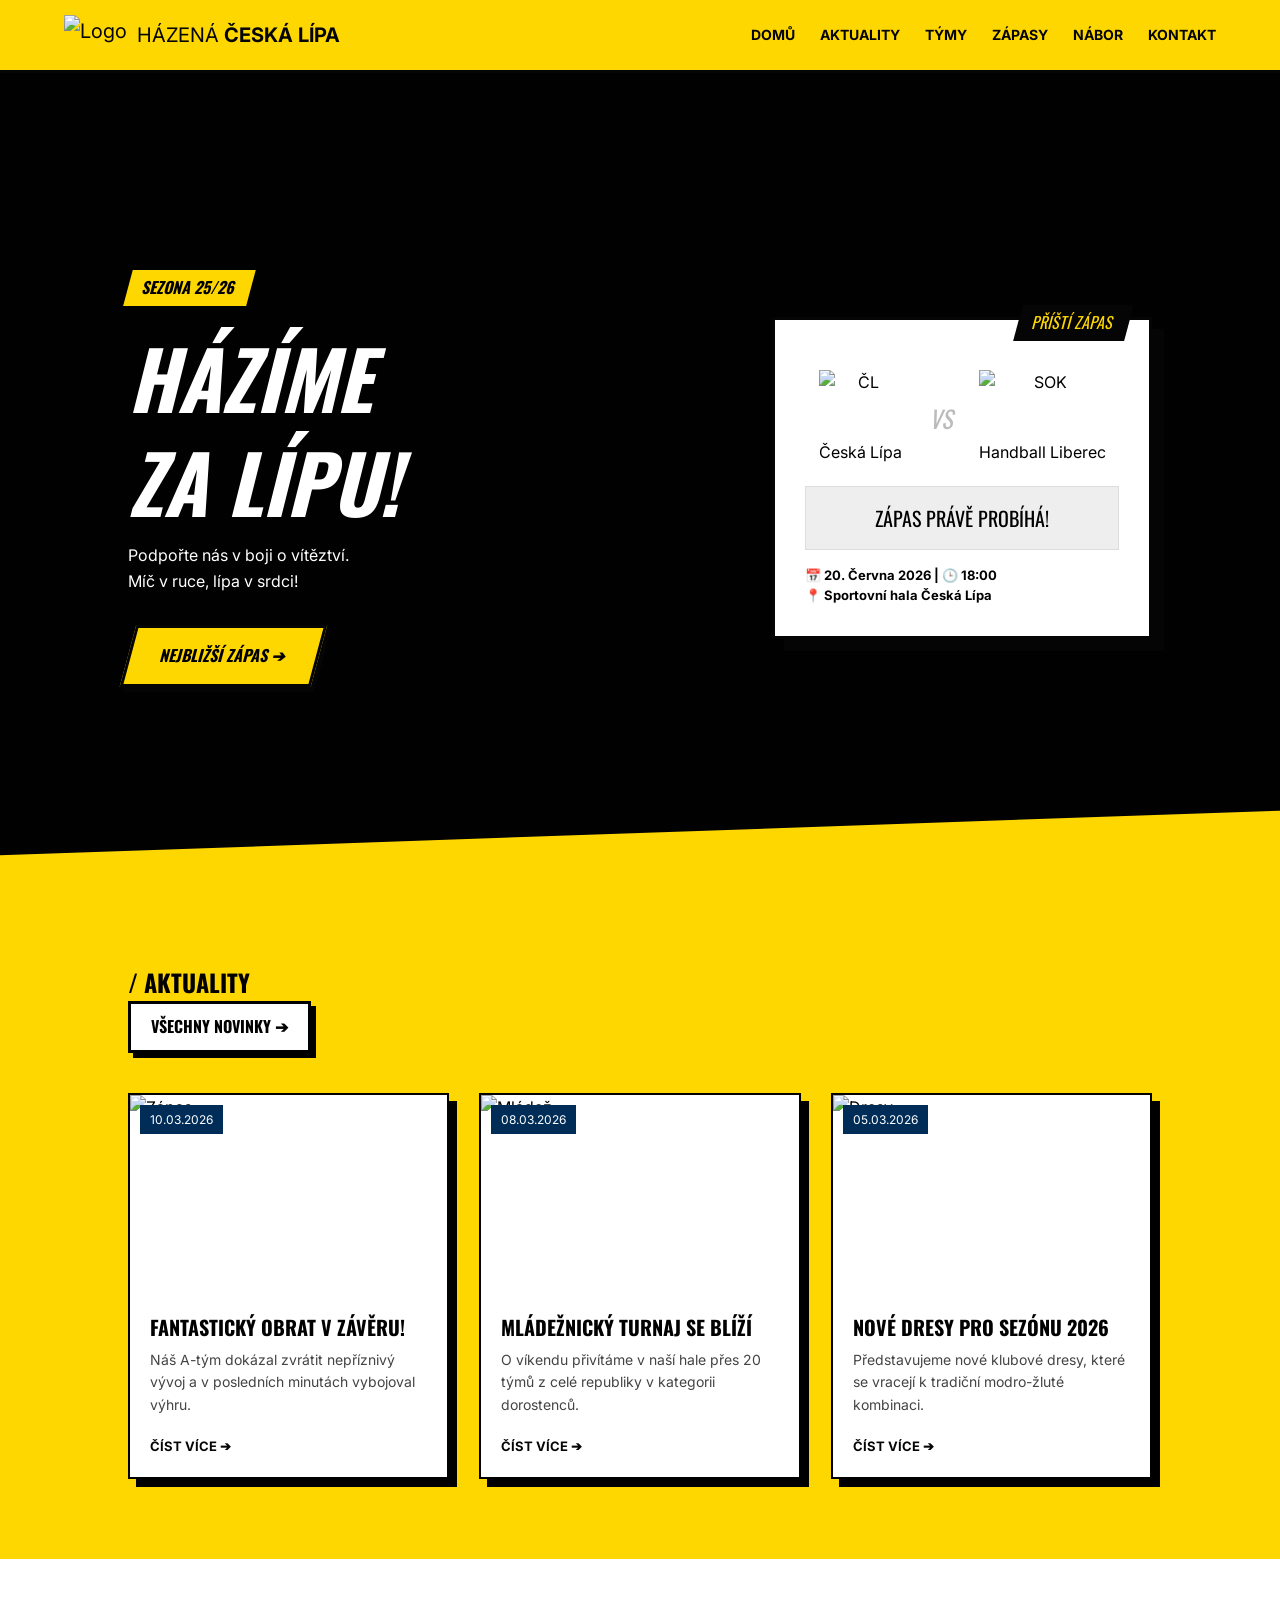
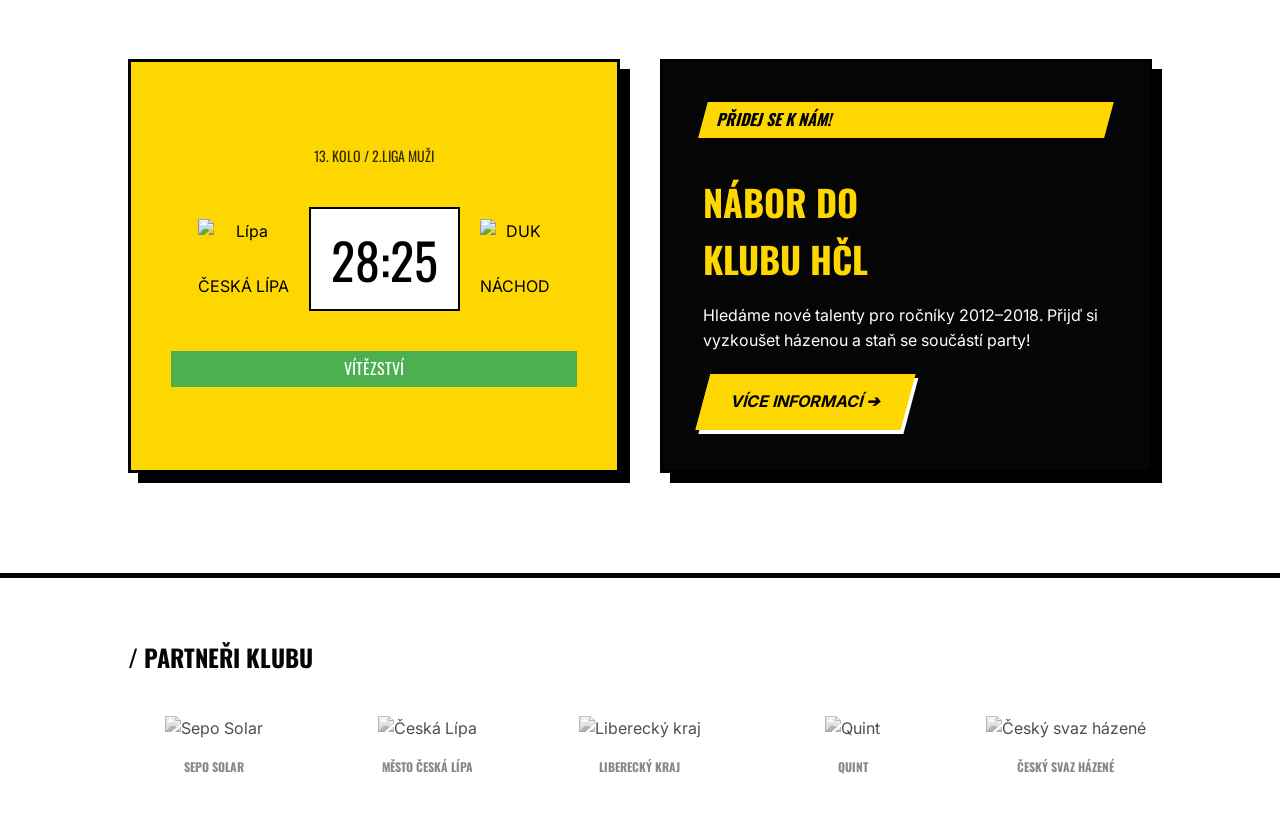
==== index.html @ 7e610344 "Add files via upload přidání souborů do githubu" ====
<!DOCTYPE html>
<html lang="cs">
<head>
    <meta charset="UTF-8">
    <meta name="viewport" content="width=device-width, initial-scale=1.0">
    <title>Házená Česká Lípa | Oficiální web</title>
    <link rel="stylesheet" href="style.css">
    <link href="https://fonts.googleapis.com/css2?family=Oswald:wght@400;700&family=Inter:wght@400" rel="stylesheet">
</head>
<body>

    <nav class="navbar">
        <div class="logo">
            <img src="img/logo-ceskalipa.png" alt="Logo">
            <span>HÁZENÁ <strong>ČESKÁ</strong> <strong>LÍPA</strong></span>
        </div>
        <ul class="nav-links">
            <li><a href="index.html">DOMŮ</a></li>
            <li><a href="aktuality.html">AKTUALITY</a></li>
            <li><a href="tymy.html">TÝMY</a></li>
            <li><a href="zapasy.html">ZÁPASY</a></li>
            <li><a href="nabor.html">NÁBOR</a></li>
            <li><a href="kontakt.html">KONTAKT</a></li>
        </ul>
    </nav>

    <header class="hero" style="background: linear-gradient(rgba(0, 0, 0, 0.75), rgba(0, 0, 0, 0.75)), url('img/background-hero.jpg') no-repeat center center/cover;">
        <div class="hero-content">
            <span class="badge">SEZONA 25/26</span>
            <h1 style="line-height: 1.3;">HÁZÍME <br> ZA LÍPU!</h1>
            <p>Podpořte nás v boji o vítěztví. <br> Míč v ruce, lípa v srdci!</p>
            <a href="zapasy.html" class="btn-main">NEJBLIŽŠÍ ZÁPAS ➔</a>
        </div>

        <div class="next-match-widget">
            <div class="widget-header">PŘÍŠTÍ ZÁPAS</div>
            <div class="match-teams">
                <div class="team">
                    <img src="img/logo-ceskalipa.png" alt="ČL">
                    <p>Česká Lípa</p>
                </div>
                <div class="vs">VS</div>
                <div class="team">
                    <img src="img/logo-liberec.png" alt="SOK">
                    <p>Handball Liberec</p>
                </div>
            </div>
            <div class="countdown" id="timer">
                <div><span>04</span><p>DNY</p></div>
                <div><span>01</span><p>HOD</p></div>
                <div><span>32</span><p>MIN</p></div>
                <div><span>14</span><p>SEK</p></div>
            </div>
            <div class="match-info">
                <p>📅 20. Června 2026 | 🕒 18:00</p>
                <p>📍 Sportovní hala Česká Lípa</p>
            </div>
        </div>
    </header>

    <section class="news-section">
        <div class="section-header">
            <h2>/ AKTUALITY</h2>
            <a href="aktuality.html" class="link-all">VŠECHNY NOVINKY ➔</a>
        </div>
        <div class="news-grid">
            <article class="news-card">
                <div class="news-img">
                    <span class="date-tag">10.03.2026</span>
                    <img src="img/obrazek3.jpeg" alt="Zápas">
                </div>
                <div class="news-content">
                    <h3>FANTASTICKÝ OBRAT V ZÁVĚRU!</h3>
                    <p>Náš A-tým dokázal zvrátit nepříznivý vývoj a v posledních minutách vybojoval výhru.</p>
                    <a href="clanek-obrat.html" class="read-more">ČÍST VÍCE ➔</a>
                </div>
            </article>
            <article class="news-card">
                <div class="news-img">
                    <span class="date-tag">08.03.2026</span>
                    <img src="img/obrazek1.jpeg" alt="Mládež">
                </div>
                <div class="news-content">
                    <h3>MLÁDEŽNICKÝ TURNAJ SE BLÍŽÍ</h3>
                    <p>O víkendu přivítáme v naší hale přes 20 týmů z celé republiky v kategorii dorostenců.</p>
                    <a href="clanek-turnaj.html" class="read-more">ČÍST VÍCE ➔</a>
                </div>
            </article>
            <article class="news-card">
                <div class="news-img">
                    <span class="date-tag">05.03.2026</span>
                    <img src="img/dresy.jpeg" alt="Dresy">
                </div>
                <div class="news-content">
                    <h3>NOVÉ DRESY PRO SEZÓNU 2026</h3>
                    <p>Představujeme nové klubové dresy, které se vracejí k tradiční modro-žluté kombinaci.</p>
                    <a href="clanek-treneri.html" class="read-more">ČÍST VÍCE ➔</a>
                </div>
            </article>
        </div>
    </section>

    <section class="last-result-section">
        <div class="result-box">
            <div class="league-tag">13. KOLO / 2.LIGA MUŽI</div>
            <div class="score-row">
                <div class="team-score">
                    <img src="img/logo-ceskalipa.png" alt="Lípa">
                    <span>ČESKÁ LÍPA</span>
                </div>
                <div class="score">28:25</div>
                <div class="team-score">
                    <img src="img/logo-nachod.png" alt="DUK">
                    <span>NÁCHOD</span>
                </div>
            </div>
            <div class="victory-tag">VÍTĚZSTVÍ</div>
        </div>
        
        <div class="recruit-box">
            <span class="badge">PŘIDEJ SE K NÁM!</span>
            <h2>NÁBOR DO <br> KLUBU HČL</h2>
            <p>Hledáme nové talenty pro ročníky 2012–2018. Přijď si vyzkoušet házenou a staň se součástí party!</p>
            <a href="nabor.html" class="btn-dark">VÍCE INFORMACÍ ➔</a>
        </div>
    </section>

    <section class="sponsors-section">
        <div class="section-header">
            <h2>/ PARTNEŘI KLUBU</h2>
        </div>
        <div class="sponsors-grid">
            <div class="sponsor-item">
                <img src="img/seposolar.png" alt="Sepo Solar">
                <p>SEPO SOLAR</p>
            </div>
            <div class="sponsor-item">
                <img src="img/ceskalipa.png" alt="Česká Lípa">
                <p>MĚSTO ČESKÁ LÍPA</p>
            </div>
            <div class="sponsor-item">
                <img src="img/libereckykraj.png" alt="Liberecký kraj">
                <p>LIBERECKÝ KRAJ</p>
            </div>
            <div class="sponsor-item">
                <img src="img/quint.png" alt="Quint">
                <p>QUINT</p>
            </div>
            <div class="sponsor-item">
                <img src="img/svazhazene.png" alt="Český svaz házené">
                <p>ČESKÝ SVAZ HÁZENÉ</p>
            </div>
        </div>
    </section>
    
    <script src="script.js"></script>
</body>
</html>
---- style.css ----
:root {
    --primary-yellow: #FFD700;
    --dark-blue: #002D58;
    --black: #050505;
    --white: #ffffff;
    --gray: #f4f4f4;
}

* { margin: 0; padding: 0; box-sizing: border-box; }

body {
    font-family: 'Inter', sans-serif;
    background-color: var(--black);
    color: var(--white);
    line-height: 1.6;
}

h1, h2, h3, .badge, .btn-main, .widget-header, .league-tag, .victory-tag {
    font-family: 'Oswald', sans-serif;
    text-transform: uppercase;
}

/* NAVBAR & NAV-LINKS ANIMACE */
.navbar {
    display: flex;
    justify-content: space-between;
    align-items: center;
    padding: 15px 5%;
    background: var(--primary-yellow);
    color: var(--black);
    position: sticky;
    top: 0;
    z-index: 1000;
    border-bottom: 3px solid var(--black);
}

.logo { display: flex; align-items: center; gap: 10px; font-size: 20px; }
.logo img { height: 40px; }
.nav-links { display: flex; list-style: none; gap: 25px; }
.nav-links a { 
    text-decoration: none; 
    color: var(--black); 
    font-weight: bold; 
    font-size: 14px; 
    transition: color 0.2s ease, border-bottom 0.2s ease; 
    padding-bottom: 4px;
}
.nav-links a:hover { color: var(--dark-blue); }
.nav-links a.active { border-bottom: 3px solid var(--dark-blue); }

/* HERO SEKCIA */
.hero {
    height: 90vh;
    background: linear-gradient(rgba(0,0,0,0.7), rgba(0,0,0,0.5)), url('background-photo.jpg') center/cover;
    display: flex;
    align-items: center;
    justify-content: space-between;
    padding: 0 10%;
    position: relative;
    overflow: hidden;
}

.hero::after {
    content: '';
    position: absolute;
    bottom: -50px; left: 0;
    width: 100%; height: 100px;
    background: var(--primary-yellow);
    transform: skewY(-2deg);
}

.hero-content h1 { font-size: clamp(40px, 8vw, 80px); line-height: 0.9; font-style: italic; margin-bottom: 10px; }
.badge { background: var(--primary-yellow); color: black; padding: 5px 15px; display: inline-block; transform: skewX(-15deg); font-weight: bold; margin-bottom: 20px; }

/* ANIMÁCIA: BTN MAIN */
.btn-main {
    display: inline-block;
    margin-top: 30px;
    background: var(--primary-yellow);
    color: black;
    padding: 15px 30px;
    text-decoration: none;
    font-weight: bold;
    transform: skewX(-15deg);
    border: 3px solid var(--black);
    box-shadow: 5px 5px 0px var(--black);
    transition: all 0.15s ease-in-out;
}
.btn-main:hover { 
    background: white; 
    transform: skewX(-15deg) translate(-2px, -2px); 
    box-shadow: 7px 7px 0px var(--black);
}
.btn-main:active {
    transform: skewX(-15deg) translate(3px, 3px);
    box-shadow: 0px 0px 0px var(--black);
}

/* WIDGET */
.next-match-widget {
    background: white;
    color: black;
    padding: 30px;
    width: 380px;
    border: 3px solid var(--black);
    box-shadow: 12px 12px 0px var(--black);
    position: relative;
}

.widget-header {
    background: var(--black);
    color: var(--primary-yellow);
    padding: 5px 15px;
    position: absolute;
    top: -15px; right: 20px;
    transform: skewX(-15deg);
}

.match-teams { display: flex; justify-content: space-around; align-items: center; margin: 20px 0; text-align: center; }
.team img { height: 60px; display: block; margin: 0 auto 10px; }
.vs { font-family: 'Oswald'; font-style: italic; font-size: 24px; color: #bbb; }

.countdown { display: flex; justify-content: space-between; background: #eee; padding: 15px; border: 1px solid #ddd; margin-bottom: 15px; }
.countdown div { text-align: center; flex: 1; }
.countdown span { display: block; font-size: 22px; font-weight: bold; font-family: 'Oswald'; }
.countdown p { font-size: 10px; color: #666; }
.match-info { font-size: 13px; font-weight: bold; }

/* AKTUALITY SEKCIA & BTN "VŠECHNY NOVINKY" */
.news-section { background-color: var(--primary-yellow); padding: 80px 10%; color: black; }
.news-grid { display: grid; grid-template-columns: repeat(3, 1fr); gap: 30px; margin-top: 40px; }

.link-all {
    display: inline-block;
    background: white;
    color: black;
    padding: 10px 20px;
    font-family: 'Oswald';
    font-weight: bold;
    text-decoration: none;
    text-transform: uppercase;
    border: 3px solid black;
    box-shadow: 5px 5px 0px black;
    transition: all 0.15s ease-in-out;
}
.link-all:hover {
    background: var(--black);
    color: var(--primary-yellow);
    transform: translate(-2px, -2px);
    box-shadow: 7px 7px 0px black;
}
.link-all:active {
    transform: translate(5px, 5px);
    box-shadow: 0px 0px 0px black;
}

@media (max-width: 1024px) { .news-grid { grid-template-columns: repeat(2, 1fr); } }
@media (max-width: 768px) { .news-grid { grid-template-columns: 1fr; } }

/* KARTY AKTUALÍT */
.news-card { background: white; border: 2px solid black; box-shadow: 8px 8px 0px black; transition: 0.3s; height: 100%; display: flex; flex-direction: column; }
.news-card:hover { transform: translate(-4px, -4px); box-shadow: 12px 12px 0px black; }
.news-img { position: relative; height: 200px; overflow: hidden; }
.news-img img { width: 100%; height: 100%; object-fit: cover; }
.date-tag { position: absolute; top: 10px; left: 10px; background: var(--dark-blue); color: white; padding: 5px 10px; font-size: 12px; z-index: 2; }
.news-content { padding: 20px; flex-grow: 1; display: flex; flex-direction: column; }
.news-content h3 { font-size: 20px; margin-bottom: 10px; line-height: 1.2; }
.news-content p { font-size: 14px; margin-bottom: 20px; color: #444; }

/* ANIMÁCIA: ČÍST VÍCE ŠÍPKA */
.read-more { 
    font-weight: bold; 
    text-decoration: none; 
    color: var(--black); 
    margin-top: auto; 
    font-size: 13px; 
    display: inline-block;
    transition: transform 0.2s ease, color 0.2s ease;
}
.read-more:hover { color: var(--dark-blue); transform: translateX(5px); }

/* VÝSLEDKY A NÁBOR */
.last-result-section { background: white; padding: 100px 10%; display: flex; gap: 40px; color: black; }
.result-box, .recruit-box { flex: 1; border: 3px solid black; box-shadow: 10px 10px 0px black; padding: 40px; display: flex; flex-direction: column; justify-content: center; }
.result-box { background: var(--primary-yellow); text-align: center; }
.league-tag { font-size: 14px; margin-bottom: 20px; opacity: 0.8; }
.score-row { display: flex; align-items: center; justify-content: center; gap: 20px; margin: 20px 0; }
.team-score img { height: 50px; display: block; margin: 0 auto 5px; }
.score { font-size: 50px; font-family: 'Oswald'; background: white; padding: 10px 20px; border: 2px solid black; }
.victory-tag { background: #4CAF50; color: white; padding: 5px 15px; display: inline-block; margin-top: 20px; }

.recruit-box { background: var(--black); color: white; }
.recruit-box h2 { color: var(--primary-yellow); font-size: 36px; margin: 15px 0; }

/* ANIMÁCIA: BTN DARK (Nábor) */
.btn-dark { 
    display: inline-block; 
    background: var(--primary-yellow); 
    color: black; 
    padding: 12px 25px; 
    text-decoration: none; 
    font-weight: bold; 
    margin-top: 20px; 
    width: fit-content; 
    transform: skewX(-15deg); 
    border: 3px solid var(--primary-yellow);
    box-shadow: 4px 4px 0px var(--white);
    transition: all 0.15s ease-in-out;
}
.btn-dark:hover {
    background: var(--white);
    color: var(--black);
    border-color: var(--white);
    transform: skewX(-15deg) translate(-2px, -2px);
    box-shadow: 6px 6px 0px var(--primary-yellow);
}
.btn-dark:active {
    transform: skewX(-15deg) translate(4px, 4px);
    box-shadow: 0px 0px 0px var(--primary-yellow);
}

/* PARTNEŘI KLUBU */
.sponsors-section { background-color: var(--white); padding: 60px 10%; color: var(--black); border-top: 5px solid var(--black); }
.sponsors-grid { display: grid; grid-template-columns: repeat(5, 1fr); gap: 40px; align-items: center; margin-top: 40px; }
.sponsor-item { text-align: center; transition: transform 0.3s ease; }
.sponsor-item img { max-width: 100%; height: 80px; object-fit: contain; filter: grayscale(100%); opacity: 0.7; transition: all 0.3s ease; margin-bottom: 15px; }
.sponsor-item:hover img { filter: grayscale(0%); opacity: 1; transform: scale(1.1); }
.sponsor-item p { font-family: 'Oswald', sans-serif; font-size: 12px; font-weight: bold; color: #888; }

@media (max-width: 1024px) { .sponsors-grid { grid-template-columns: repeat(3, 1fr); } }
@media (max-width: 600px) { .sponsors-grid { grid-template-columns: repeat(2, 1fr); } }

/* SEKUNDÁRNE STRÁNKY A FILTRE */
.hero-sub { height: 40vh; background: linear-gradient(rgba(0,0,0,0.8), rgba(0,0,0,0.8)), url('img/obrazek1.jpeg') center/cover; display: flex; align-items: center; padding: 0 10%; }
.content-section { padding: 80px 10%; background: var(--white); color: var(--black); }
.contact-grid { display: grid; grid-template-columns: repeat(auto-fit, minmax(300px, 1fr)); gap: 30px; }
.contact-card { border: 3px solid var(--black); padding: 30px; box-shadow: 10px 10px 0px var(--primary-yellow); }
.contact-card h3 { margin-bottom: 15px; color: var(--dark-blue); }
.recruit-info-box { background: white; padding: 40px; border: 3px solid black; box-shadow: 10px 10px 0px black; }

/* STRÁNKA ZÁPASY */
.match-list-container { max-width: 900px; margin: 0 auto; }
.match-row { 
    display: grid; grid-template-columns: 150px 1fr 150px; padding: 20px; background: #f9f9f9; border: 2px solid var(--black); margin-bottom: 15px; align-items: center; font-weight: bold; color: var(--black); box-shadow: 4px 4px 0px var(--black); transition: transform 0.25s cubic-bezier(0.25, 0.46, 0.45, 0.94), box-shadow 0.25s cubic-bezier(0.25, 0.46, 0.45, 0.94), background-color 0.25s ease, border-color 0.25s ease;
}
.match-row:not(.result):hover { transform: translate(-5px, -5px); box-shadow: 9px 9px 0px var(--primary-yellow); background-color: var(--white); border-color: var(--black); }
.match-row.result { background: var(--white); }
.match-row.result:has(.win):hover { transform: translate(-5px, -5px); box-shadow: 9px 9px 0px #4CAF50; background-color: #f1fbf2; }
.match-row.result:has(.draw):hover { transform: translate(-5px, -5px); box-shadow: 9px 9px 0px #777777; background-color: #f7f7f7; }
.match-row.result:has(.loss):hover { transform: translate(-5px, -5px); box-shadow: 9px 9px 0px #d9534f; background-color: #fdf3f2; }
.match-date { font-family: 'Oswald', sans-serif; font-size: 16px; color: #555; }
.match-teams-row { font-family: 'Oswald', sans-serif; font-size: 18px; text-transform: uppercase; letter-spacing: 0.5px; }
.match-place { text-align: right; color: #666; font-size: 14px; }
.match-status { color: white; text-align: center; padding: 6px 12px; font-size: 13px; font-family: 'Oswald', sans-serif; letter-spacing: 1px; border-radius: 4px; transition: transform 0.2s ease; }
.match-status.win { background: #4CAF50; }
.match-status.draw { background: #777; }
.match-status.loss { background: #d9534f; }
.match-row:hover .match-status { transform: scale(1.08) skewX(-10deg); }

/* TLAČIDLÁ FILTROVANIA TÝMOV */
.team-page-section { padding: 60px 10%; background-color: var(--gray); min-height: 80vh; }
.filter-container { display: flex; justify-content: center; gap: 15px; margin-bottom: 50px; flex-wrap: wrap; }
.btn-filter {
    background: var(--black); color: var(--white); padding: 12px 25px; font-family: 'Oswald', sans-serif; font-weight: bold; cursor: pointer; transform: skewX(-15deg); transition: all 0.2s cubic-bezier(0.25, 0.46, 0.45, 0.94); border: 2px solid var(--black);
}
.btn-filter.active, .btn-filter:hover { background: var(--primary-yellow); color: var(--black); transform: skewX(-15deg) translateY(-3px); }
.btn-filter:active { transform: skewX(-15deg) translateY(1px); }

/* SOUPISKA KARTY - INTERAKTIVNÍ ANIMACE */
.player-grid { display: grid; grid-template-columns: repeat(auto-fill, minmax(250px, 1fr)); gap: 30px; }
.player-card { 
    background: var(--white); border: 3px solid var(--black); box-shadow: 6px 6px 0px var(--black); position: relative; overflow: hidden; display: flex; flex-direction: column; transition: transform 0.25s cubic-bezier(0.25, 0.46, 0.45, 0.94), box-shadow 0.25s cubic-bezier(0.25, 0.46, 0.45, 0.94);
}
.player-card:hover { transform: translate(-6px, -6px); box-shadow: 12px 12px 0px var(--primary-yellow); }
.player-img-container { background: #222; height: 350px; overflow: hidden; display: flex; align-items: center; justify-content: center; border-bottom: 3px solid var(--black); position: relative; }
.player-img-container img { width: 100%; height: 100%; object-fit: cover; transition: transform 0.3s ease-in-out; }
.player-card:hover .player-img-container img { transform: scale(1.08); }
.player-img-container.no-img::after { content: "FOTO PŘIPRAVUJEME"; font-family: 'Oswald'; color: #555; font-size: 14px; }
.player-number-badge {
    position: absolute; top: 15px; left: 15px; background: var(--primary-yellow); color: var(--black); font-family: 'Oswald'; font-size: 20px; font-weight: bold; padding: 5px 12px; border: 2px solid var(--black); z-index: 10; transform: skewX(-15deg); transition: transform 0.25s ease, background-color 0.25s ease;
}
.player-card:hover .player-number-badge { background: var(--white); transform: skewX(-10deg) scale(1.1); }
.player-info { padding: 20px 15px; text-align: center; display: flex; flex-direction: column; align-items: center; justify-content: center; background: var(--white); transition: background-color 0.25s ease; }
.player-card:hover .player-info { background: #fdfdfd; }
.player-info h4 { font-family: 'Oswald', sans-serif; font-size: 24px; font-weight: 700; margin-bottom: 5px; color: var(--black); letter-spacing: 1px; }
.player-info p { color: var(--dark-blue); font-family: 'Oswald', sans-serif; font-weight: 700; font-size: 15px; text-transform: uppercase; margin: 0; letter-spacing: 0.5px; }

/* --------------------------------------------------------------------------
   ANIMACE TLAČÍTKA FORMULÁŘE (NÁBOR)
   -------------------------------------------------------------------------- */
.btn-submit {
    display: inline-block;
    width: 100%;
    margin-top: 10px;
    background: var(--primary-yellow);
    color: var(--black);
    padding: 15px;
    font-family: 'Oswald', sans-serif;
    font-weight: bold;
    font-size: 18px;
    text-transform: uppercase;
    cursor: pointer;
    border: 3px solid var(--black);
    box-shadow: 5px 5px 0px var(--black);
    transform: skewX(-15deg);
    /* Hladký přechod pro brutalistický pohyb a stín */
    transition: all 0.15s cubic-bezier(0.25, 0.46, 0.45, 0.94);
}

/* Hover stav - posun a zvětšení stínu */
.btn-submit:hover {
    background: var(--white);
    transform: skewX(-15deg) translate(-3px, -3px);
    box-shadow: 8px 8px 0px var(--black);
}

/* Kliknutí - zamáčknutí tlačítka dolů */
.btn-submit:active {
    transform: skewX(-15deg) translate(4px, 4px);
    box-shadow: 0px 0px 0px var(--black);
}
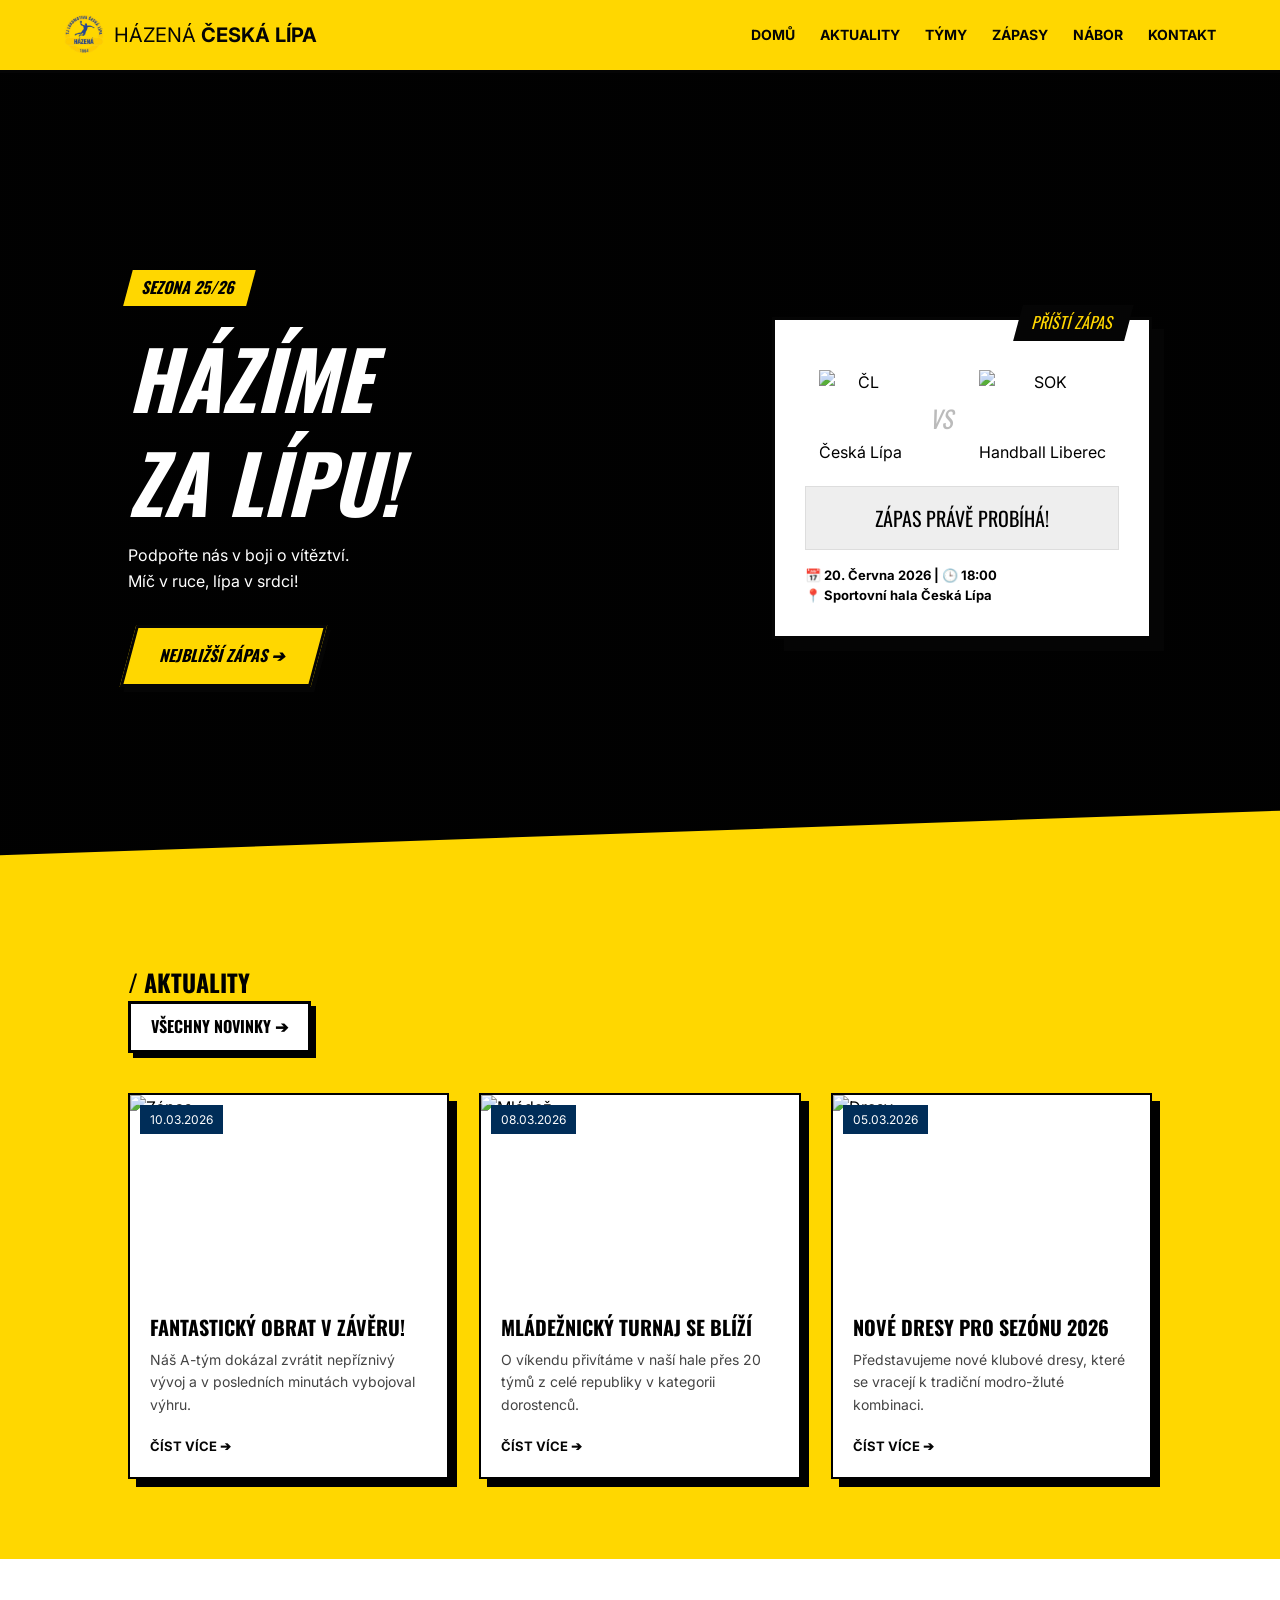
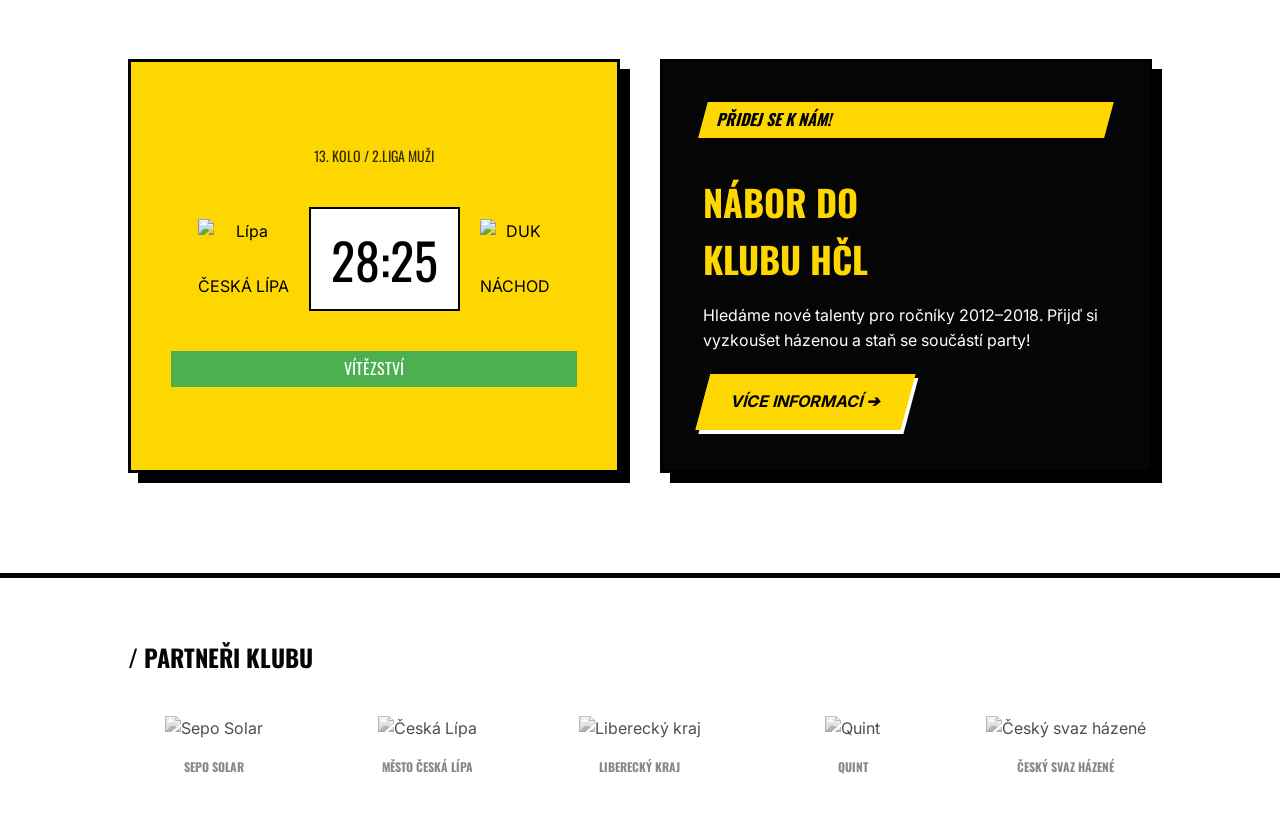
==== commit a0e7fa08: "Update index.html" ====
--- a/index.html
+++ b/index.html
@@ -11,7 +11,7 @@
 
     <nav class="navbar">
         <div class="logo">
-            <img src="img/logo-ceskalipa.png" alt="Logo">
+            <img src="/logo-ceskalipa.png" alt="Logo">
             <span>HÁZENÁ <strong>ČESKÁ</strong> <strong>LÍPA</strong></span>
         </div>
         <ul class="nav-links">
@@ -155,4 +155,4 @@
     
     <script src="script.js"></script>
 </body>
-</html>+</html>
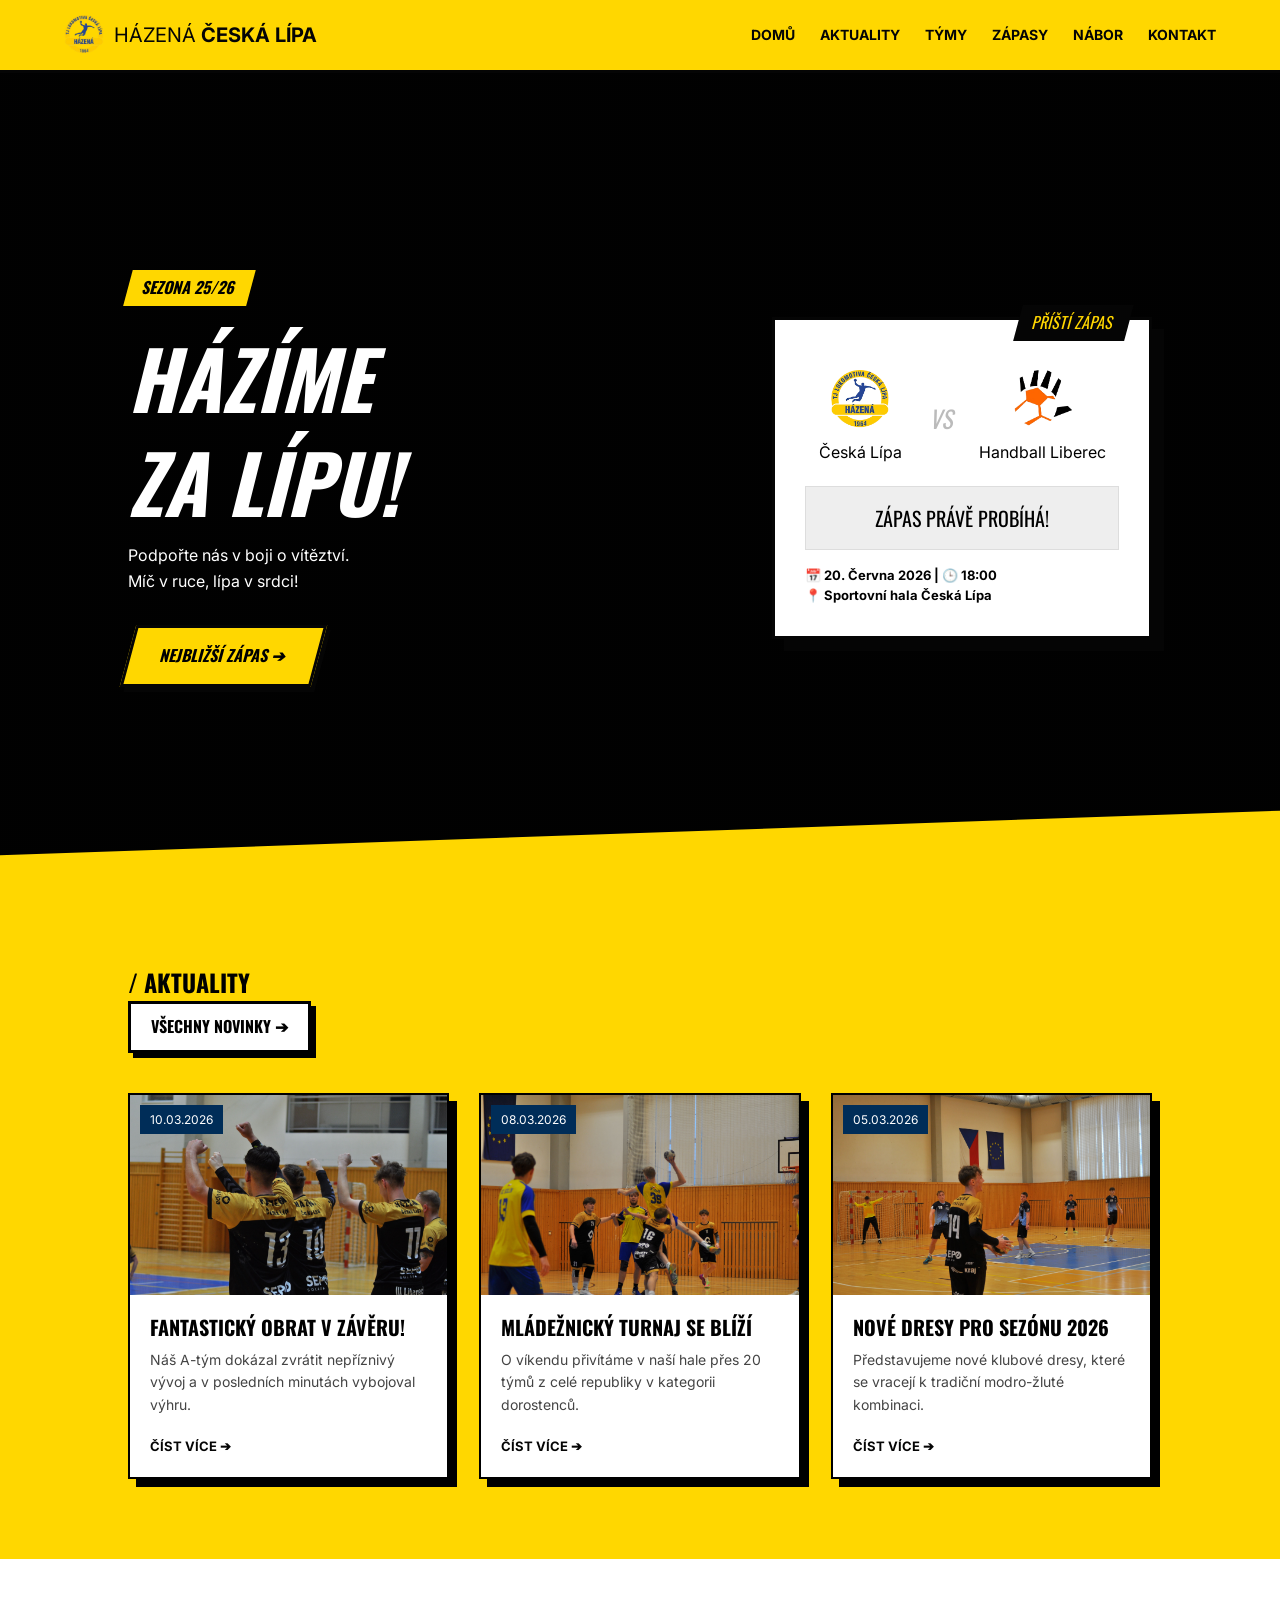
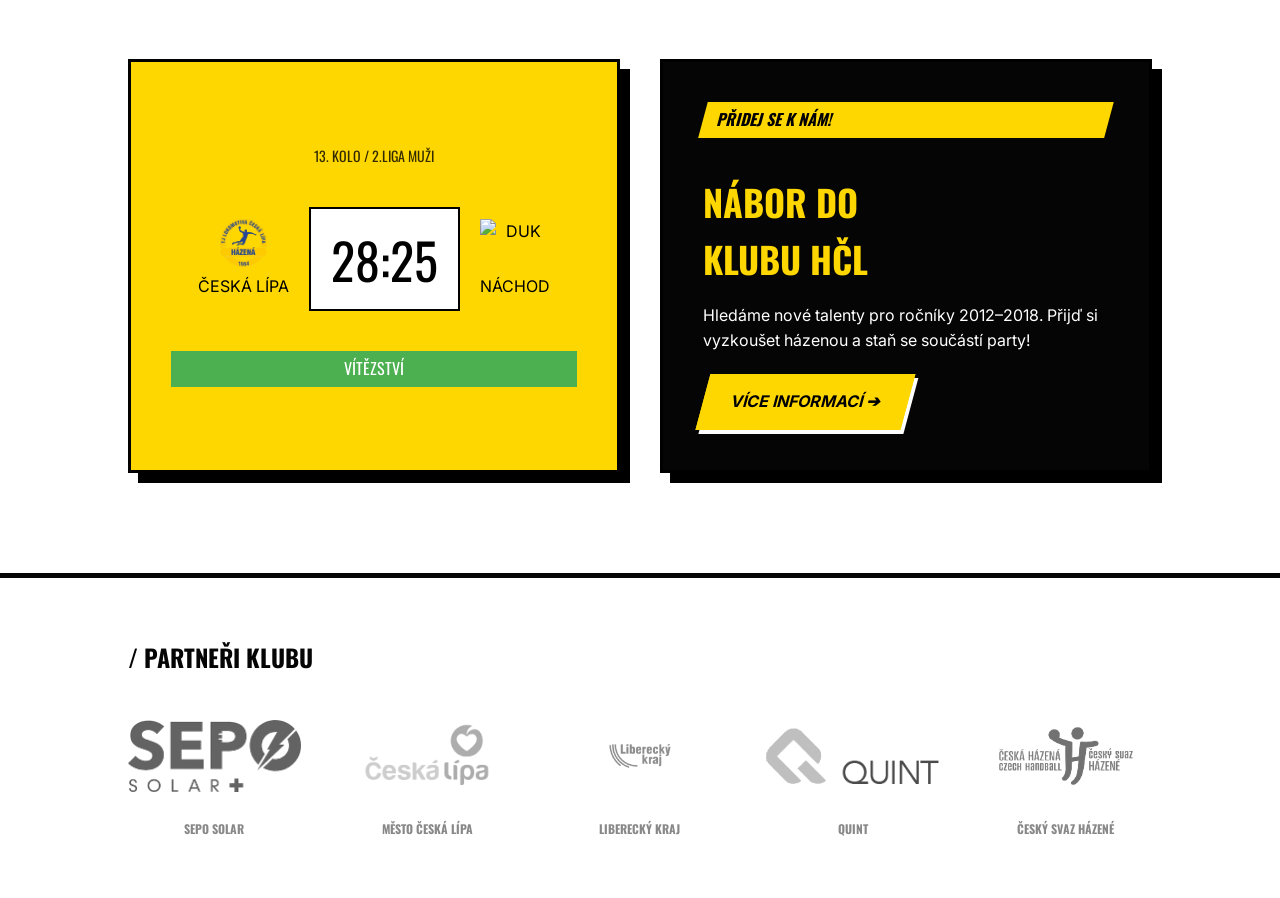
==== commit 614b4eb0: "Update index.html" ====
--- a/index.html
+++ b/index.html
@@ -36,12 +36,12 @@
             <div class="widget-header">PŘÍŠTÍ ZÁPAS</div>
             <div class="match-teams">
                 <div class="team">
-                    <img src="img/logo-ceskalipa.png" alt="ČL">
+                    <img src="/logo-ceskalipa.png" alt="ČL">
                     <p>Česká Lípa</p>
                 </div>
                 <div class="vs">VS</div>
                 <div class="team">
-                    <img src="img/logo-liberec.png" alt="SOK">
+                    <img src="/logo-liberec.png" alt="SOK">
                     <p>Handball Liberec</p>
                 </div>
             </div>
@@ -67,7 +67,7 @@
             <article class="news-card">
                 <div class="news-img">
                     <span class="date-tag">10.03.2026</span>
-                    <img src="img/obrazek3.jpeg" alt="Zápas">
+                    <img src="/obrazek3.jpeg" alt="Zápas">
                 </div>
                 <div class="news-content">
                     <h3>FANTASTICKÝ OBRAT V ZÁVĚRU!</h3>
@@ -78,7 +78,7 @@
             <article class="news-card">
                 <div class="news-img">
                     <span class="date-tag">08.03.2026</span>
-                    <img src="img/obrazek1.jpeg" alt="Mládež">
+                    <img src="/obrazek1.jpeg" alt="Mládež">
                 </div>
                 <div class="news-content">
                     <h3>MLÁDEŽNICKÝ TURNAJ SE BLÍŽÍ</h3>
@@ -89,7 +89,7 @@
             <article class="news-card">
                 <div class="news-img">
                     <span class="date-tag">05.03.2026</span>
-                    <img src="img/dresy.jpeg" alt="Dresy">
+                    <img src="/dresy.jpeg" alt="Dresy">
                 </div>
                 <div class="news-content">
                     <h3>NOVÉ DRESY PRO SEZÓNU 2026</h3>
@@ -105,12 +105,12 @@
             <div class="league-tag">13. KOLO / 2.LIGA MUŽI</div>
             <div class="score-row">
                 <div class="team-score">
-                    <img src="img/logo-ceskalipa.png" alt="Lípa">
+                    <img src="/logo-ceskalipa.png" alt="Lípa">
                     <span>ČESKÁ LÍPA</span>
                 </div>
                 <div class="score">28:25</div>
                 <div class="team-score">
-                    <img src="img/logo-nachod.png" alt="DUK">
+                    <img src="/logo-nachod.png" alt="DUK">
                     <span>NÁCHOD</span>
                 </div>
             </div>
@@ -131,23 +131,23 @@
         </div>
         <div class="sponsors-grid">
             <div class="sponsor-item">
-                <img src="img/seposolar.png" alt="Sepo Solar">
+                <img src="/seposolar.png" alt="Sepo Solar">
                 <p>SEPO SOLAR</p>
             </div>
             <div class="sponsor-item">
-                <img src="img/ceskalipa.png" alt="Česká Lípa">
+                <img src="/ceskalipa.png" alt="Česká Lípa">
                 <p>MĚSTO ČESKÁ LÍPA</p>
             </div>
             <div class="sponsor-item">
-                <img src="img/libereckykraj.png" alt="Liberecký kraj">
+                <img src="/libereckykraj.png" alt="Liberecký kraj">
                 <p>LIBERECKÝ KRAJ</p>
             </div>
             <div class="sponsor-item">
-                <img src="img/quint.png" alt="Quint">
+                <img src="/quint.png" alt="Quint">
                 <p>QUINT</p>
             </div>
             <div class="sponsor-item">
-                <img src="img/svazhazene.png" alt="Český svaz házené">
+                <img src="/svazhazene.png" alt="Český svaz házené">
                 <p>ČESKÝ SVAZ HÁZENÉ</p>
             </div>
         </div>
